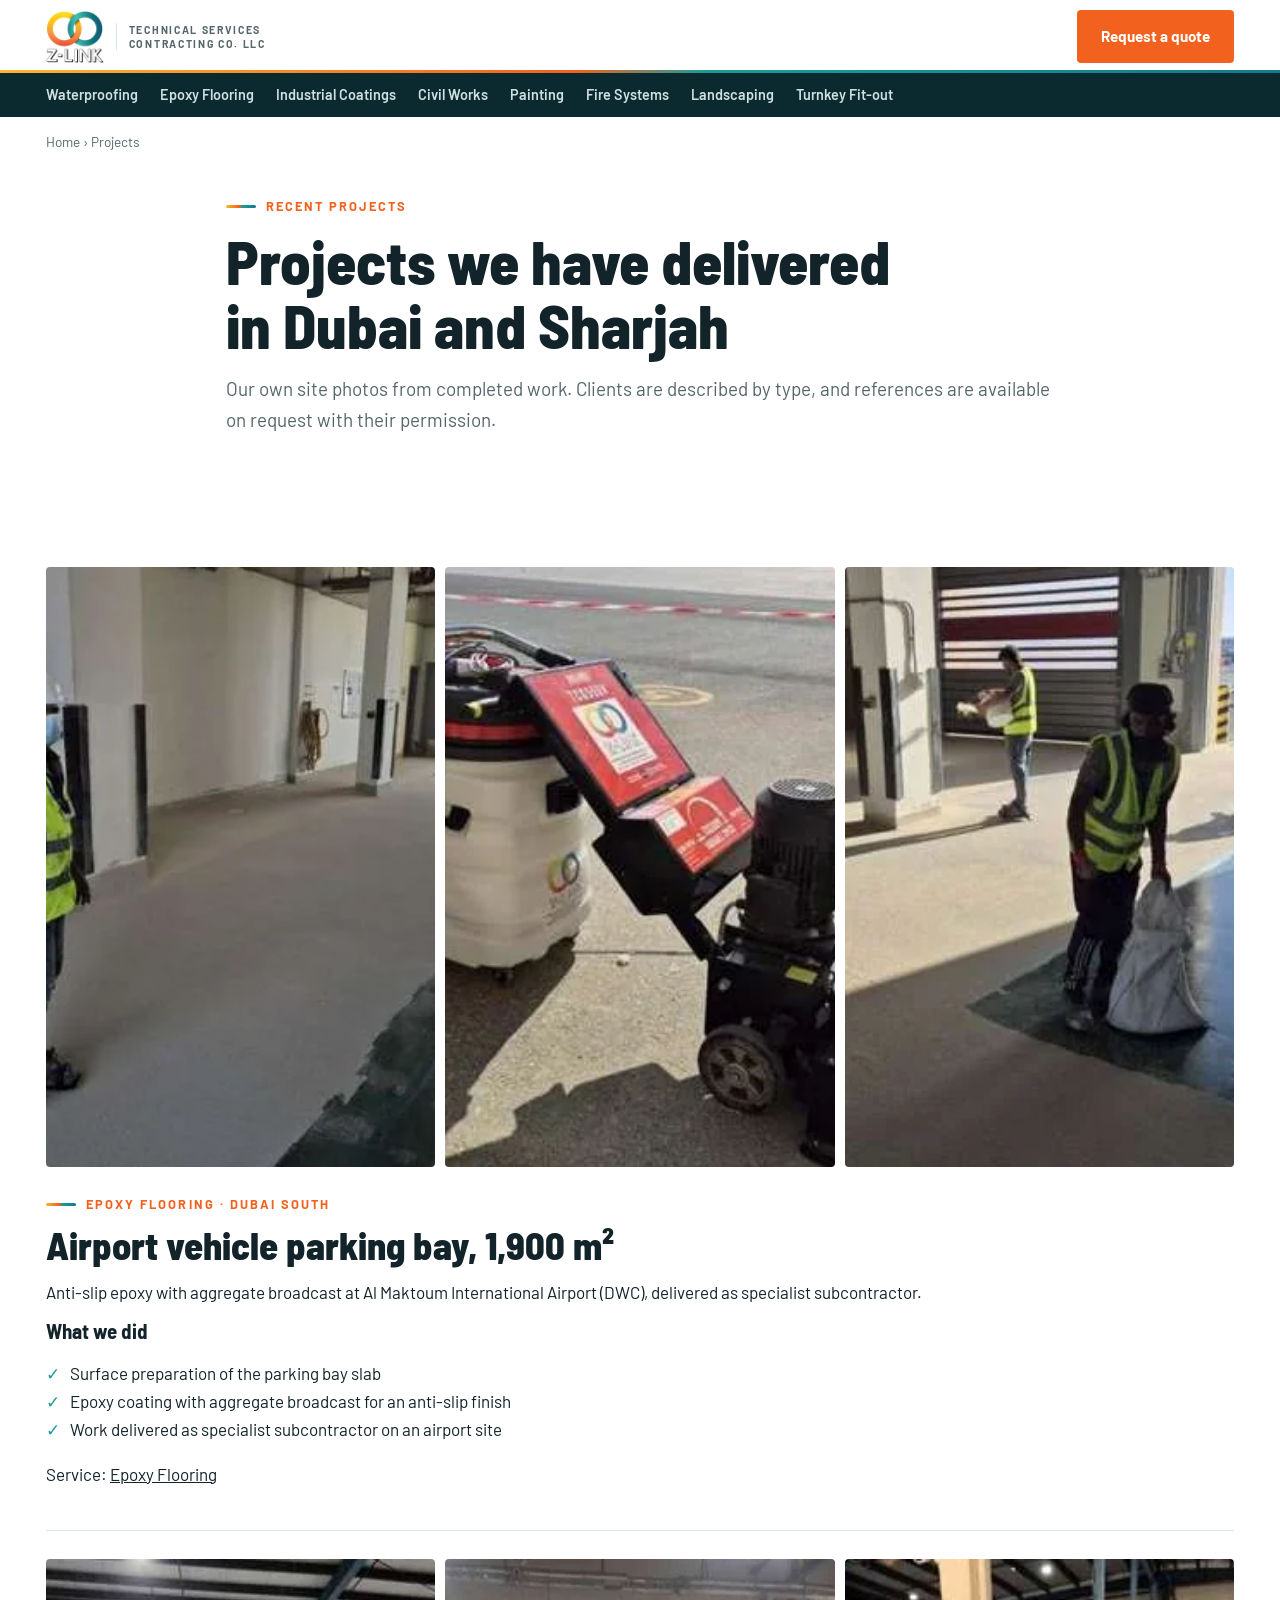
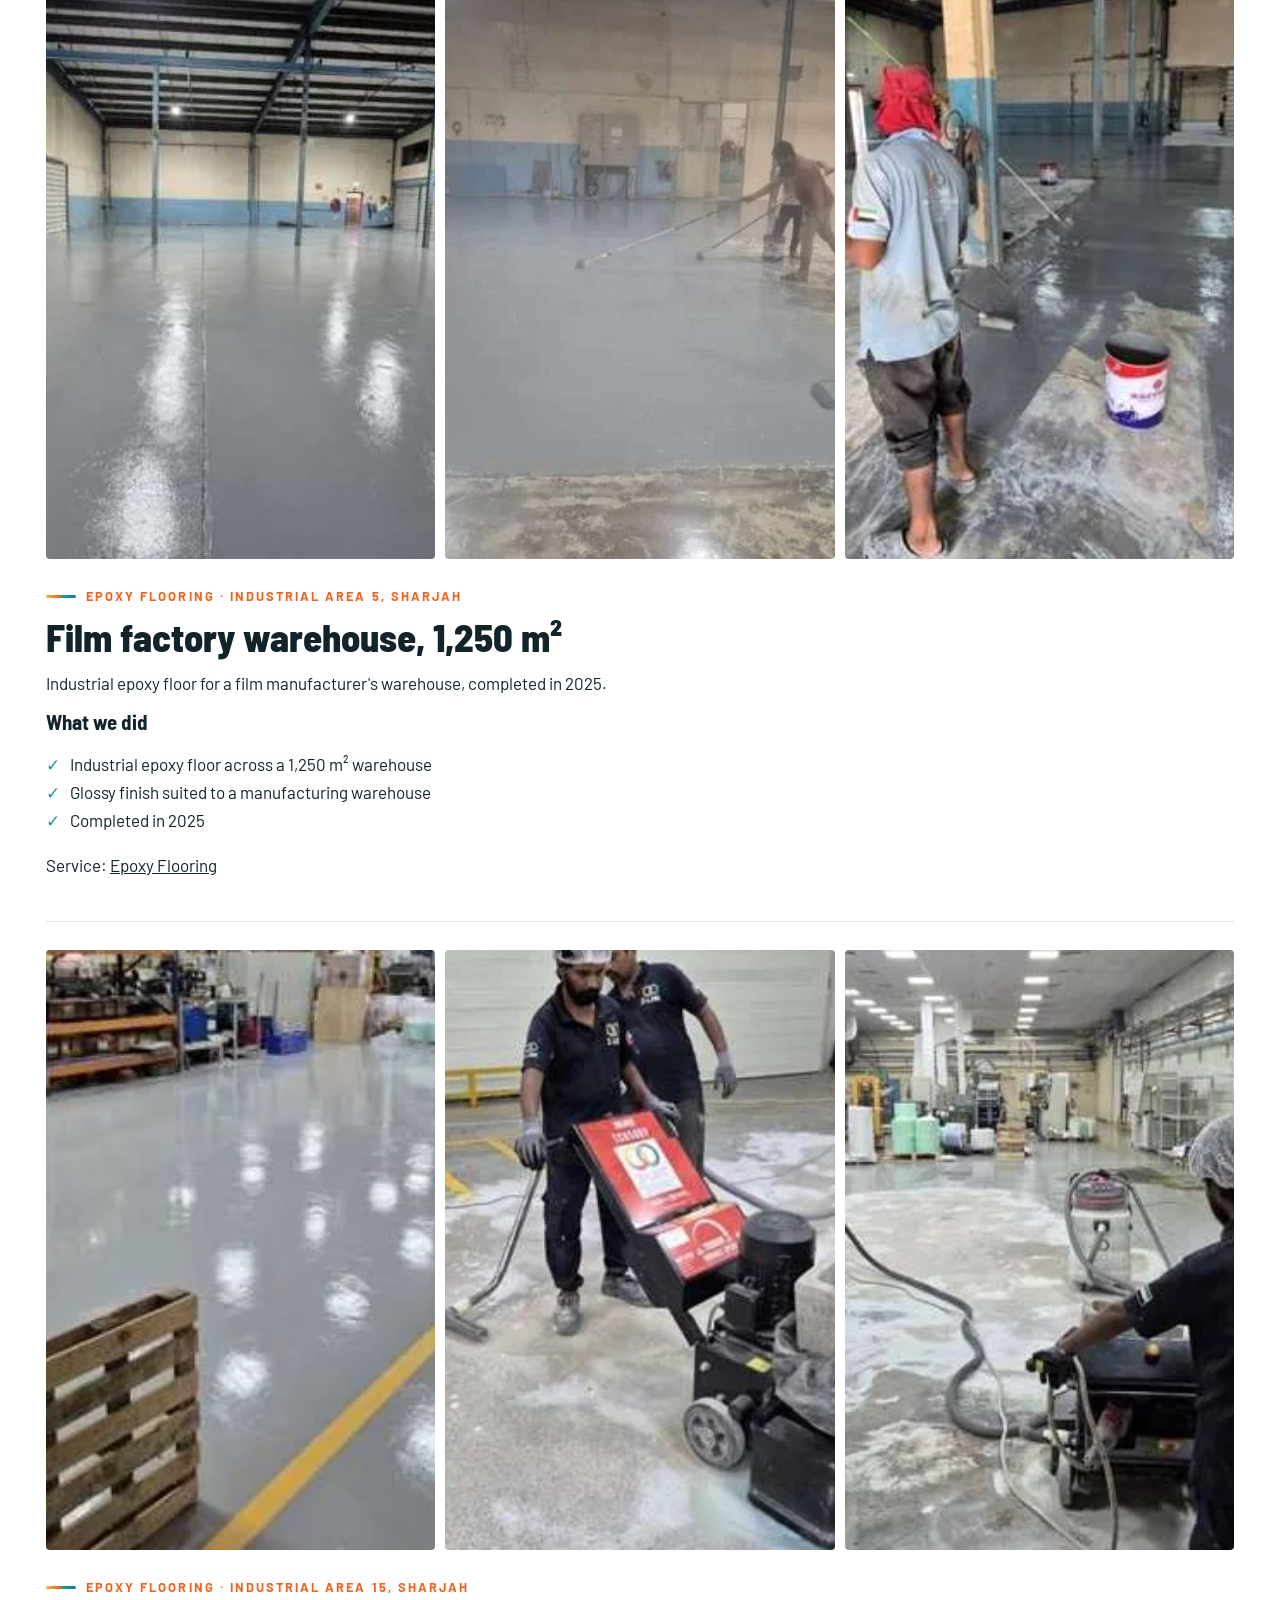
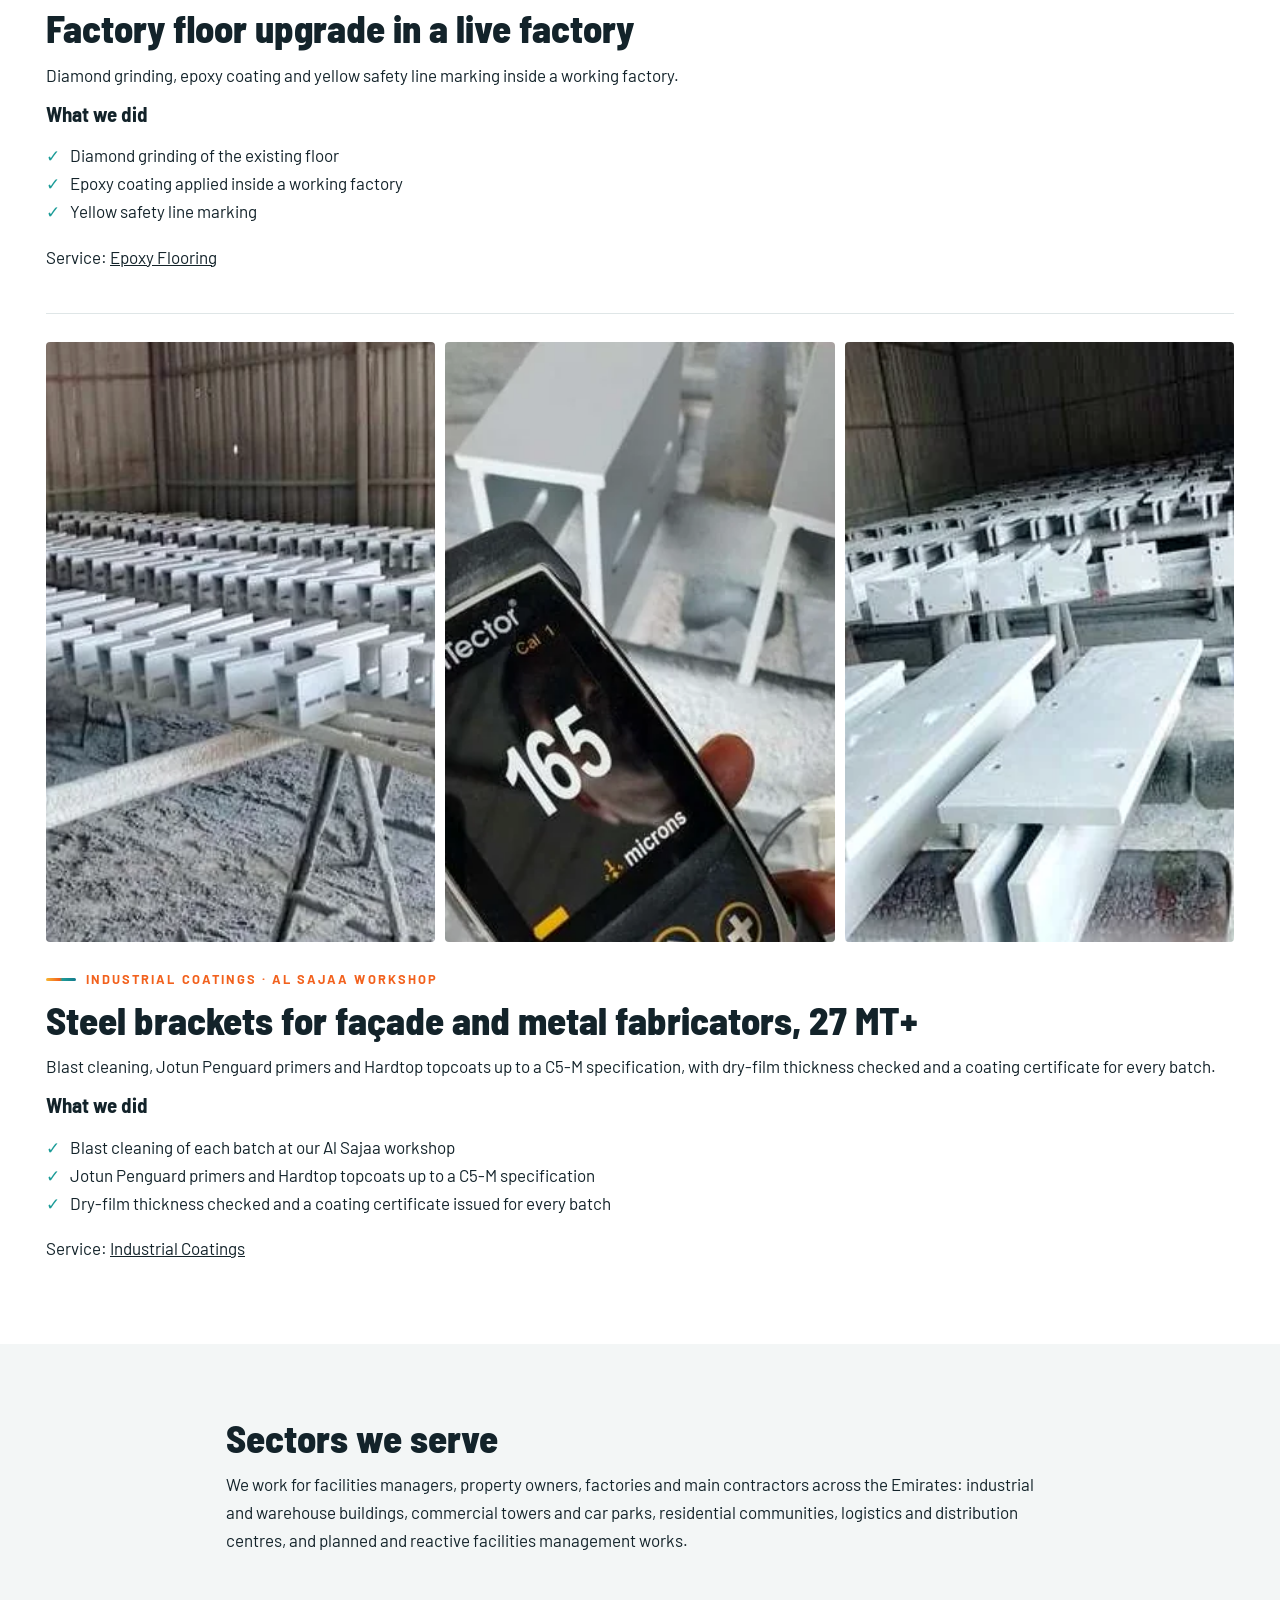
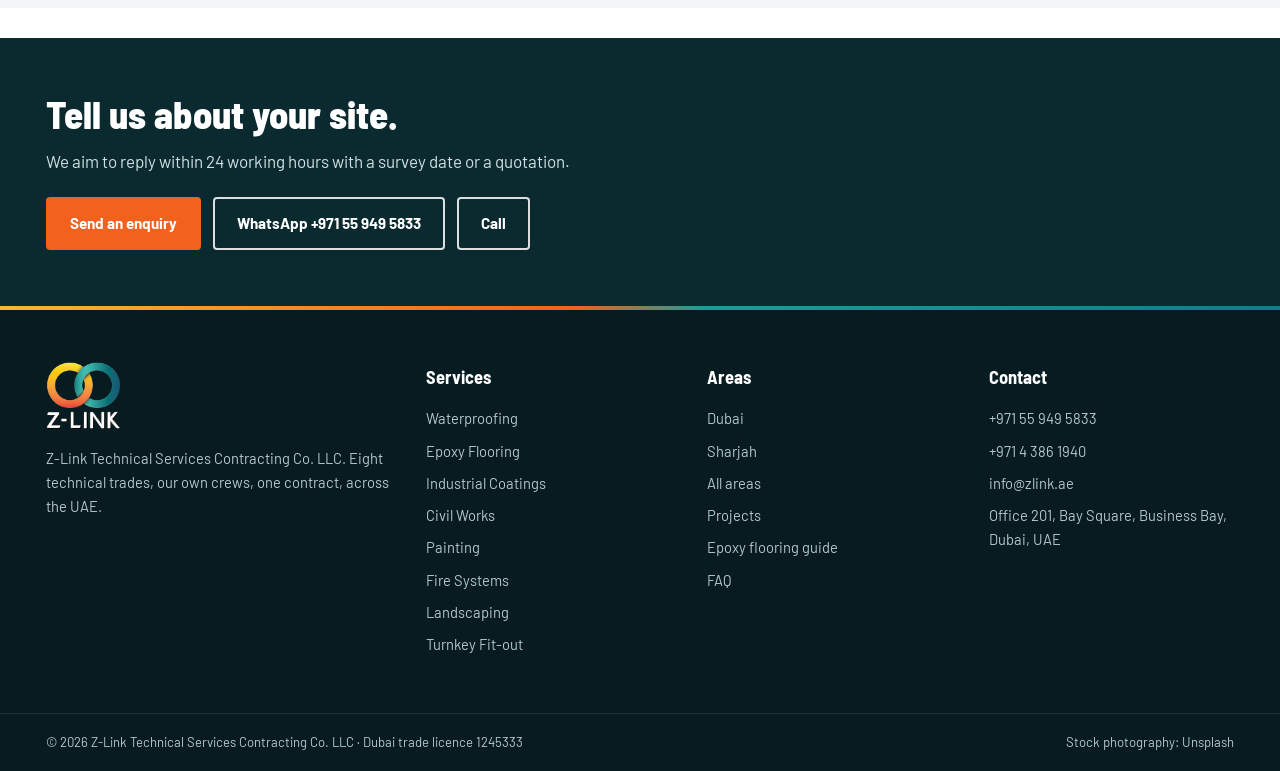
==== projects/index.html @ d8982bf5 "SEO: projects page, warehouse epoxy guide, expanded services hub, footer links Co-Authored-By: Claud" ====
<!doctype html>
<html lang="en">
<head>
<meta charset="utf-8">
<meta name="viewport" content="width=device-width, initial-scale=1, viewport-fit=cover">
<title>Projects: Epoxy Flooring &amp; Industrial Coatings UAE | Z-Link</title>
<meta name="description" content="Completed Z-Link projects: anti-slip epoxy at Dubai South (DWC), factory and warehouse epoxy floors in Sharjah, and C5-M steel coatings at our Al Sajaa workshop.">
<link rel="canonical" href="https://zlink.ae/projects/">
<meta name="theme-color" content="#0B2A30">
<meta property="og:type" content="website">
<meta property="og:url" content="https://zlink.ae/projects/">
<meta property="og:title" content="Projects: Epoxy Flooring &amp; Industrial Coatings UAE | Z-Link">
<meta property="og:description" content="Completed Z-Link projects: anti-slip epoxy at Dubai South (DWC), factory and warehouse epoxy floors in Sharjah, and C5-M steel coatings at our Al Sajaa workshop.">
<meta property="og:image" content="https://zlink.ae/assets/images/logo.png">
<link rel="icon" type="image/png" href="/assets/images/logo.png">
<link rel="apple-touch-icon" href="/assets/images/apple-touch-icon.png">
<link rel="preconnect" href="https://fonts.googleapis.com">
<link rel="preconnect" href="https://fonts.gstatic.com" crossorigin>
<link rel="stylesheet" href="https://fonts.googleapis.com/css2?family=Barlow+Semi+Condensed:wght@600;700;800&family=Barlow:wght@400;500;600;700&display=swap">
<link rel="stylesheet" href="/assets/css/pages.css">
<script type="application/ld+json">
{"@context": "https://schema.org", "@graph": [{"@type": "BreadcrumbList", "itemListElement": [{"@type": "ListItem", "position": 1, "name": "Home", "item": "https://zlink.ae/"}, {"@type": "ListItem", "position": 2, "name": "Projects"}]}]}
</script>
</head>
<body>
<a class="skip" href="#main">Skip to content</a>
<header class="site"><div class="wrap hd">
  <a class="logo" href="/" aria-label="Z-Link home"><img src="/assets/images/logo.png" alt="Z-Link logo" width="63" height="58"><span>TECHNICAL SERVICES<br>CONTRACTING CO. LLC</span></a>
  <a class="btn" href="/#contact">Request a quote</a>
</div></header>
<nav class="svcnav" aria-label="Services"><div class="wrap"><a href="/services/waterproofing/">Waterproofing</a><a href="/services/epoxy-flooring/">Epoxy Flooring</a><a href="/services/industrial-coatings/">Industrial Coatings</a><a href="/services/civil-works/">Civil Works</a><a href="/services/painting/">Painting</a><a href="/services/fire-systems/">Fire Systems</a><a href="/services/landscaping/">Landscaping</a><a href="/services/fit-out/">Turnkey Fit-out</a></div></nav>
<main id="main">
<div class="wrap crumbs"><a href="/">Home</a> <span aria-hidden="true">›</span> <span aria-current="page">Projects</span></div>
<section class="hero"><div class="wrap narrow"><span class="kicker">Recent projects</span>
<h1>Projects we have delivered in Dubai and Sharjah</h1>
<p class="lead">Our own site photos from completed work. Clients are described by type, and references are available on request with their permission.</p></div></section>
<section class="block"><div class="wrap"><article class="case"><div class="case-imgs"><img src="/assets/projects/dwc-1.webp" alt="Z-Link crew laying anti-slip epoxy at an airport parking bay in Dubai South" loading="lazy" width="800" height="600"><img src="/assets/projects/dwc-2.webp" alt="Z-Link crew laying anti-slip epoxy at an airport parking bay in Dubai South, work in progress" loading="lazy" width="800" height="600"><img src="/assets/projects/dwc-3.webp" alt="Z-Link crew laying anti-slip epoxy at an airport parking bay in Dubai South, detail" loading="lazy" width="800" height="600"></div>
<span class="kicker">Epoxy flooring · Dubai South</span><h2>Airport vehicle parking bay, 1,900 m²</h2><p>Anti-slip epoxy with aggregate broadcast at Al Maktoum International Airport (DWC), delivered as specialist subcontractor.</p>
<h3>What we did</h3><ul class="ticks"><li>Surface preparation of the parking bay slab</li><li>Epoxy coating with aggregate broadcast for an anti-slip finish</li><li>Work delivered as specialist subcontractor on an airport site</li></ul>
<p>Service: <a href="/services/epoxy-flooring/">Epoxy Flooring</a></p></article><article class="case"><div class="case-imgs"><img src="/assets/projects/enpi-1.webp" alt="Finished glossy epoxy floor in a Sharjah factory warehouse" loading="lazy" width="800" height="600"><img src="/assets/projects/enpi-2.webp" alt="Finished glossy epoxy floor in a Sharjah factory warehouse, work in progress" loading="lazy" width="800" height="600"><img src="/assets/projects/enpi-3.webp" alt="Finished glossy epoxy floor in a Sharjah factory warehouse, detail" loading="lazy" width="800" height="600"></div>
<span class="kicker">Epoxy flooring · Industrial Area 5, Sharjah</span><h2>Film factory warehouse, 1,250 m²</h2><p>Industrial epoxy floor for a film manufacturer&#x27;s warehouse, completed in 2025.</p>
<h3>What we did</h3><ul class="ticks"><li>Industrial epoxy floor across a 1,250 m² warehouse</li><li>Glossy finish suited to a manufacturing warehouse</li><li>Completed in 2025</li></ul>
<p>Service: <a href="/services/epoxy-flooring/">Epoxy Flooring</a></p></article><article class="case"><div class="case-imgs"><img src="/assets/projects/cupco-1.webp" alt="Factory floor with new epoxy and yellow line marking in Sharjah" loading="lazy" width="800" height="600"><img src="/assets/projects/cupco-2.webp" alt="Factory floor with new epoxy and yellow line marking in Sharjah, work in progress" loading="lazy" width="800" height="600"><img src="/assets/projects/cupco-3.webp" alt="Factory floor with new epoxy and yellow line marking in Sharjah, detail" loading="lazy" width="800" height="600"></div>
<span class="kicker">Epoxy flooring · Industrial Area 15, Sharjah</span><h2>Factory floor upgrade in a live factory</h2><p>Diamond grinding, epoxy coating and yellow safety line marking inside a working factory.</p>
<h3>What we did</h3><ul class="ticks"><li>Diamond grinding of the existing floor</li><li>Epoxy coating applied inside a working factory</li><li>Yellow safety line marking</li></ul>
<p>Service: <a href="/services/epoxy-flooring/">Epoxy Flooring</a></p></article><article class="case"><div class="case-imgs"><img src="/assets/projects/steel-1.webp" alt="Coated steel brackets on drying racks at the Z-Link workshop" loading="lazy" width="800" height="600"><img src="/assets/projects/steel-2.webp" alt="Coated steel brackets on drying racks at the Z-Link workshop, work in progress" loading="lazy" width="800" height="600"><img src="/assets/projects/steel-3.webp" alt="Coated steel brackets on drying racks at the Z-Link workshop, detail" loading="lazy" width="800" height="600"></div>
<span class="kicker">Industrial coatings · Al Sajaa workshop</span><h2>Steel brackets for façade and metal fabricators, 27 MT+</h2><p>Blast cleaning, Jotun Penguard primers and Hardtop topcoats up to a C5-M specification, with dry-film thickness checked and a coating certificate for every batch.</p>
<h3>What we did</h3><ul class="ticks"><li>Blast cleaning of each batch at our Al Sajaa workshop</li><li>Jotun Penguard primers and Hardtop topcoats up to a C5-M specification</li><li>Dry-film thickness checked and a coating certificate issued for every batch</li></ul>
<p>Service: <a href="/services/industrial-coatings/">Industrial Coatings</a></p></article></div></section>
<section class="block alt"><div class="wrap narrow"><h2>Sectors we serve</h2><p>We work for facilities managers, property owners, factories and main contractors across the Emirates: industrial and warehouse buildings, commercial towers and car parks, residential communities, logistics and distribution centres, and planned and reactive facilities management works.</p></div></section>
<section class="cta"><div class="wrap">
  <h2>Tell us about your site.</h2>
  <p>We aim to reply within 24 working hours with a survey date or a quotation.</p>
  <div class="cta-row"><a class="btn" href="/#contact">Send an enquiry</a><a class="btn line" href="https://wa.me/971559495833">WhatsApp +971 55 949 5833</a><a class="btn line" href="tel:+971559495833">Call</a></div>
</div></section>
</main>
<footer>
  <div class="wrap top">
    <div><img class="fl" src="/assets/images/logo.png" alt="Z-Link" loading="lazy"><p>Z-Link Technical Services Contracting Co. LLC. Eight technical trades, our own crews, one contract, across the UAE.</p></div>
    <div><h4>Services</h4><ul><li><a href="/services/waterproofing/">Waterproofing</a></li><li><a href="/services/epoxy-flooring/">Epoxy Flooring</a></li><li><a href="/services/industrial-coatings/">Industrial Coatings</a></li><li><a href="/services/civil-works/">Civil Works</a></li><li><a href="/services/painting/">Painting</a></li><li><a href="/services/fire-systems/">Fire Systems</a></li><li><a href="/services/landscaping/">Landscaping</a></li><li><a href="/services/fit-out/">Turnkey Fit-out</a></li></ul></div>
    <div><h4>Areas</h4><ul><li><a href="/areas/dubai/">Dubai</a></li><li><a href="/areas/sharjah/">Sharjah</a></li><li><a href="/#areas">All areas</a></li><li><a href="/projects/">Projects</a></li><li><a href="/guides/warehouse-epoxy-flooring/">Epoxy flooring guide</a></li><li><a href="/#faq">FAQ</a></li></ul></div>
    <div><h4>Contact</h4><ul><li><a href="tel:+971559495833">+971 55 949 5833</a></li><li><a href="tel:+97143861940">+971 4 386 1940</a></li><li><a href="mailto:info@zlink.ae">info@zlink.ae</a></li><li>Office 201, Bay Square, Business Bay, Dubai, UAE</li></ul></div>
  </div>
  <div class="bar"><div class="wrap"><span>© 2026 Z-Link Technical Services Contracting Co. LLC · Dubai trade licence 1245333</span><span>Stock photography: Unsplash</span></div></div>
</footer>
</body>
</html>
---- assets/css/pages.css ----
:root{
  --navy:#0B2A30; --deep:#071C20; --amber:#F7B731; --orange:#F2611D; --orange-2:#D94F0F; --teal:#1C9C98; --teal-2:#147A8C;
  --brand:linear-gradient(90deg,var(--amber),var(--orange) 45%,var(--teal) 55%,var(--teal-2));
  --ink:#13232A; --muted:#55666B; --paper:#FFFFFF; --mist:#F3F6F6; --line:#DFE6E7;
  --f-display:"Barlow Semi Condensed","Arial Narrow",Arial,sans-serif;
  --f-body:"Barlow",system-ui,-apple-system,"Segoe UI",Arial,sans-serif;
  --radius:4px; color-scheme:light;
}
*{box-sizing:border-box}
body{margin:0;background:var(--paper);color:var(--ink);font-family:var(--f-body);font-size:17px;line-height:1.65;-webkit-font-smoothing:antialiased}
img{max-width:100%;display:block}
a{color:inherit}
:focus-visible{outline:3px solid var(--orange);outline-offset:3px}
.skip{position:absolute;left:-999px;top:8px;background:#fff;padding:8px 12px;z-index:100}
.skip:focus{left:8px}
.wrap{max-width:1220px;margin:0 auto;padding-inline:max(16px,env(safe-area-inset-left,0px))}
.narrow{max-width:860px}
h1,h2,h3{font-family:var(--f-display);font-weight:800;line-height:1.05;margin:0;text-wrap:balance}
h1{font-size:clamp(2.3rem,5vw,3.8rem);margin-top:12px}
h2{font-size:clamp(1.7rem,3.2vw,2.4rem);margin:34px 0 12px}
h3{font-size:1.3rem;font-weight:700}
p{margin:0 0 14px;text-wrap:pretty}
.kicker{display:inline-flex;align-items:center;gap:10px;font-weight:700;font-size:.8rem;letter-spacing:.16em;text-transform:uppercase;color:var(--orange)}
.kicker::before{content:"";width:30px;height:3px;background:var(--brand);border-radius:2px}
.btn{display:inline-flex;align-items:center;justify-content:center;gap:10px;background:var(--orange);color:#fff;font-weight:700;font-size:.95rem;padding:14px 24px;border-radius:var(--radius);text-decoration:none;transition:background .2s,transform .2s}
.btn:hover{background:var(--orange-2);transform:translateY(-2px)}
.btn.ghost{background:transparent;color:var(--ink);box-shadow:inset 0 0 0 2px var(--ink)}
.btn.line{background:transparent;box-shadow:inset 0 0 0 2px rgba(255,255,255,.85)}
.cta-row{display:flex;flex-wrap:wrap;gap:12px;margin-top:22px}
header.site{position:sticky;top:0;z-index:50;background:rgba(255,255,255,.95);backdrop-filter:blur(10px)}
header.site::after{content:"";position:absolute;inset:auto 0 0;height:3px;background:var(--brand)}
.hd{display:flex;align-items:center;justify-content:space-between;gap:20px;padding-block:10px}
.logo{display:flex;align-items:center;gap:12px;text-decoration:none}
.logo img{height:52px;width:auto}
.logo span{font-size:.66rem;letter-spacing:.16em;color:var(--muted);font-weight:700;line-height:1.3;border-left:1px solid var(--line);padding-left:12px}
.svcnav{background:var(--navy);overflow-x:auto}
.svcnav .wrap{display:flex;gap:22px;white-space:nowrap;padding-block:10px}
.svcnav a{color:#cfe0e2;text-decoration:none;font-weight:600;font-size:.9rem}
.svcnav a:hover{color:#fff}
.crumbs{font-size:.85rem;color:var(--muted);padding-block:14px}
.crumbs a{text-decoration:none}
.hero{padding-block:20px 50px}
.two{display:grid;grid-template-columns:1.05fr 1fr;gap:40px;align-items:center}
.two>*,.two-text>*{min-width:0}
.heroimg{width:100%;aspect-ratio:3/2;object-fit:cover;border-radius:var(--radius)}
.lead{font-size:1.18rem;color:var(--muted);margin-top:16px}
.places{font-weight:600;color:var(--teal-2)}
.block{padding-block:40px}
.block.alt{background:var(--mist)}
.two-text{display:grid;grid-template-columns:1.6fr 1fr;gap:48px;align-items:start}
.prose h2:first-child{margin-top:0}
.box{background:var(--mist);border-top:4px solid var(--orange);padding:24px;border-radius:var(--radius)}
.box h3{margin:16px 0 8px}.box h3:first-child{margin-top:0}
.box ul{margin:0;padding-left:20px}
.ticks{list-style:none;padding:0!important}
.ticks li{padding-left:24px;position:relative}
.ticks li::before{content:"✓";position:absolute;left:0;color:var(--teal);font-weight:700}
.projs{display:grid;grid-template-columns:repeat(auto-fill,minmax(300px,1fr));gap:24px;margin-top:20px}
.proj{background:#fff;border-radius:var(--radius);overflow:hidden;box-shadow:0 10px 26px rgba(7,28,32,.08)}
.proj img{width:100%;aspect-ratio:4/3;object-fit:cover}
.proj>div{padding:18px}.proj h3{margin:8px 0}
.note{font-size:.88rem;color:var(--muted);margin-top:16px}
details{border-bottom:1px solid var(--line);padding:14px 0}
summary{cursor:pointer;font-weight:700;font-size:1.05rem}
details p{margin:10px 0 0;color:var(--muted)}
.svc-grid{display:grid;grid-template-columns:repeat(auto-fill,minmax(260px,1fr));gap:18px}
.svc-card{display:block;text-decoration:none;background:#fff;border:1px solid var(--line);border-top:4px solid var(--teal);padding:20px;border-radius:var(--radius);transition:transform .2s,box-shadow .2s}
.svc-card:hover{transform:translateY(-3px);box-shadow:0 12px 26px rgba(7,28,32,.12)}
.svc-card h3{margin-bottom:8px}.svc-card p{font-size:.95rem;color:var(--muted);margin:0}
.cta{background:var(--navy);color:#fff;padding-block:56px;margin-top:30px}
.cta h2{margin-top:0}.cta p{color:#cfe0e2}
footer{background:var(--deep);color:#b4c8cb;font-size:.92rem;position:relative}
footer::before{content:"";position:absolute;inset:0 0 auto;height:4px;background:var(--brand)}
footer .wrap.top{display:grid;grid-template-columns:1.4fr 1fr 1fr 1fr;gap:36px;padding-block:56px}
footer .wrap>*{min-width:0}
footer img.fl{height:68px;width:auto;margin-bottom:16px}
footer h4{font-family:var(--f-display);color:#fff;font-size:1.15rem;margin:0 0 14px}
footer ul{list-style:none;padding:0;margin:0;display:grid;gap:8px}
footer a{text-decoration:none}footer a:hover{color:#fff}
footer .bar{border-top:1px solid rgba(255,255,255,.08)}
footer .bar .wrap{display:flex;justify-content:space-between;flex-wrap:wrap;gap:10px;padding-block:18px;font-size:.82rem}
@media (max-width:900px){.two,.two-text{grid-template-columns:1fr}footer .wrap.top{grid-template-columns:1fr 1fr}.logo span{display:none}}
@media (max-width:520px){footer .wrap.top{grid-template-columns:1fr}.hd .btn{padding:10px 14px;font-size:.85rem}}
.steps{padding-left:22px}.steps li{margin-bottom:10px}
.case{padding-block:28px;border-bottom:1px solid var(--line)}.case:last-child{border:0}.case h2{margin-top:10px}.case-imgs{display:grid;grid-template-columns:repeat(3,1fr);gap:10px;margin-bottom:18px}.case-imgs img{width:100%;aspect-ratio:4/3;object-fit:cover;border-radius:var(--radius)}@media(max-width:600px){.case-imgs{grid-template-columns:1fr 1fr}.case-imgs img:last-child{display:none}}
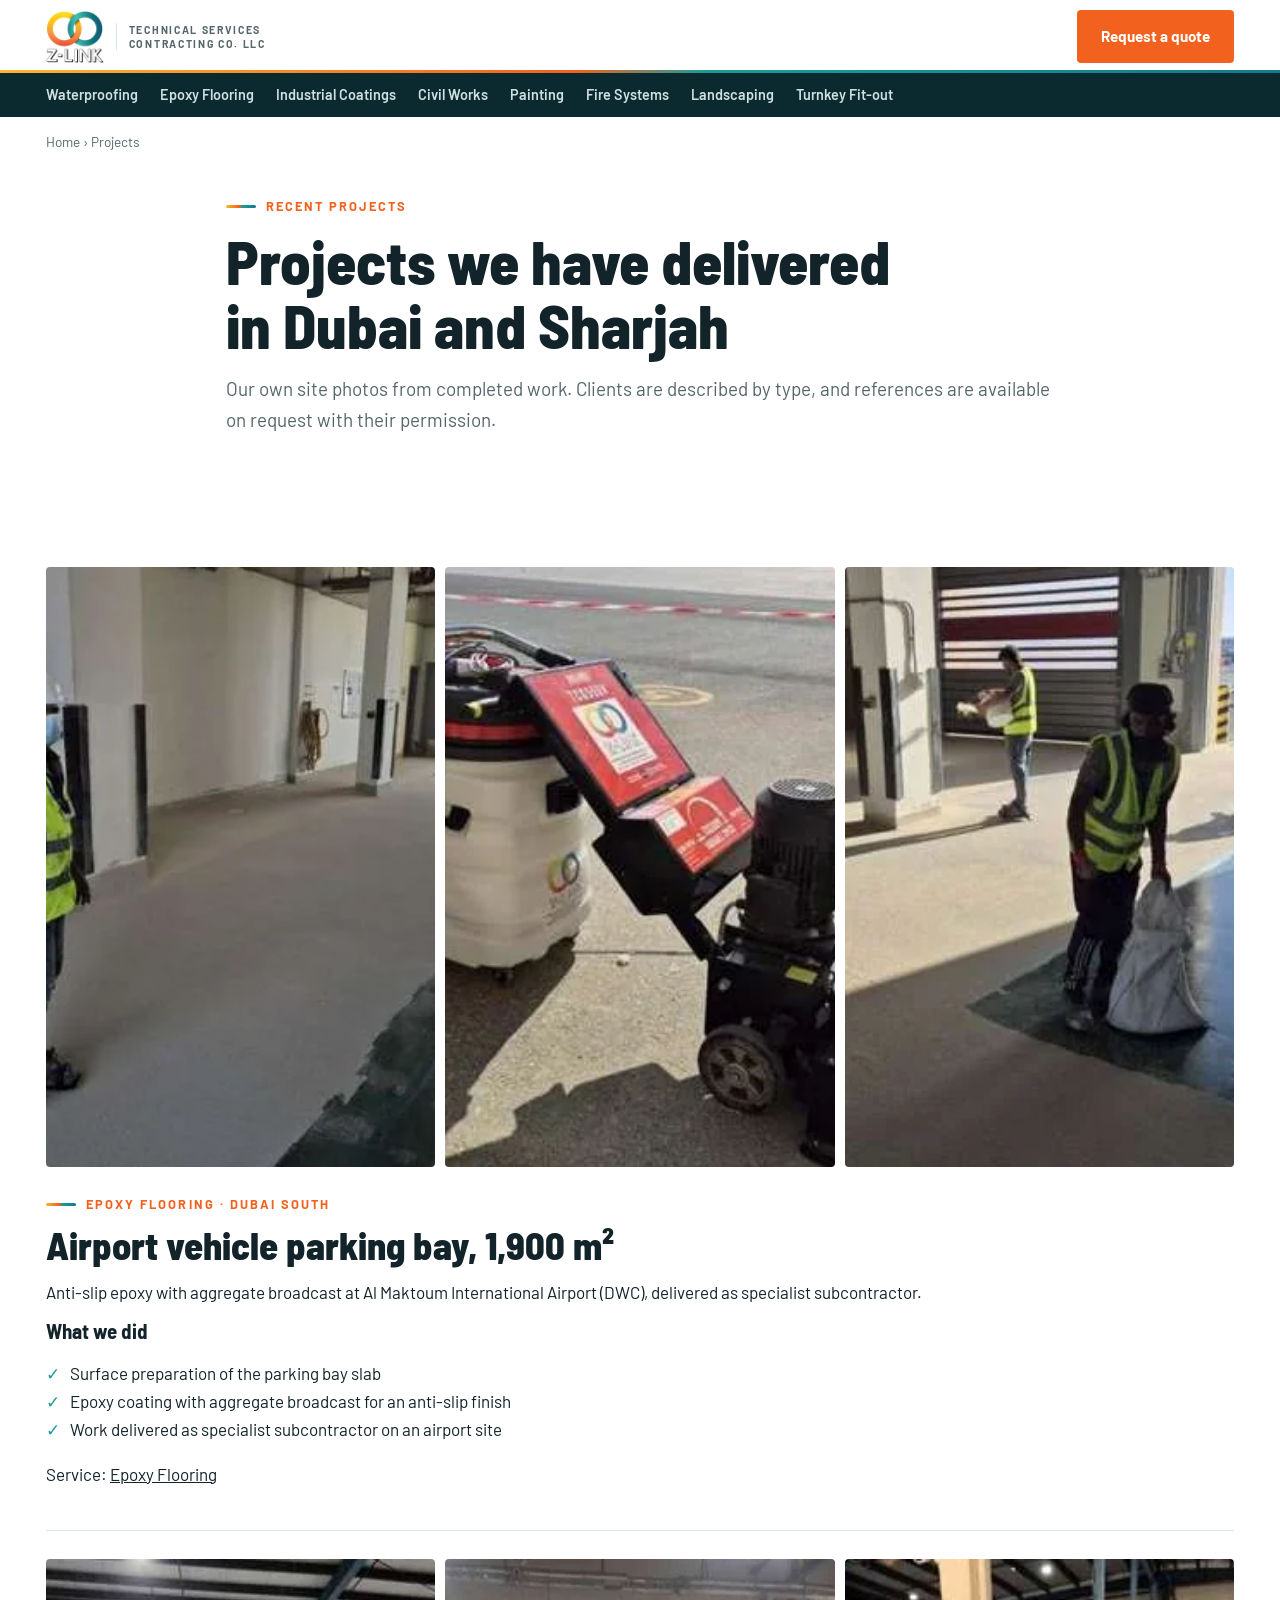
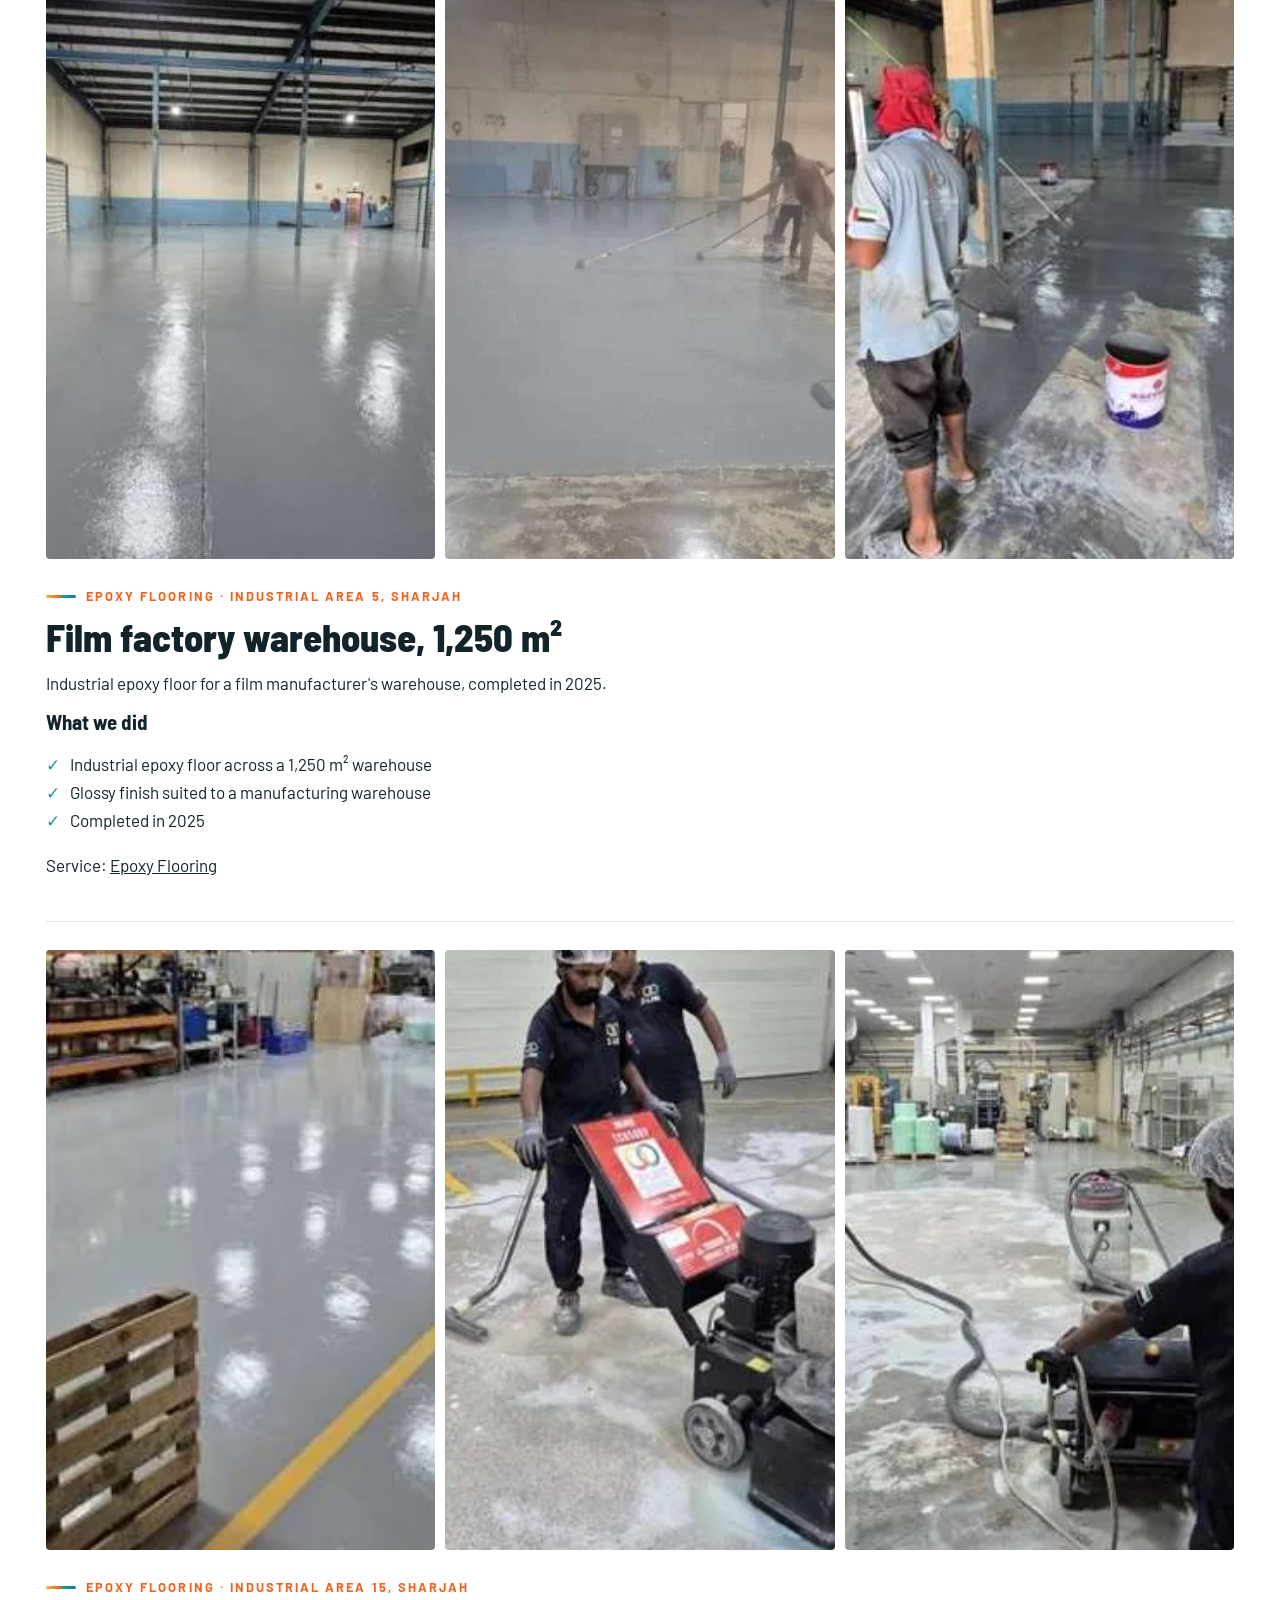
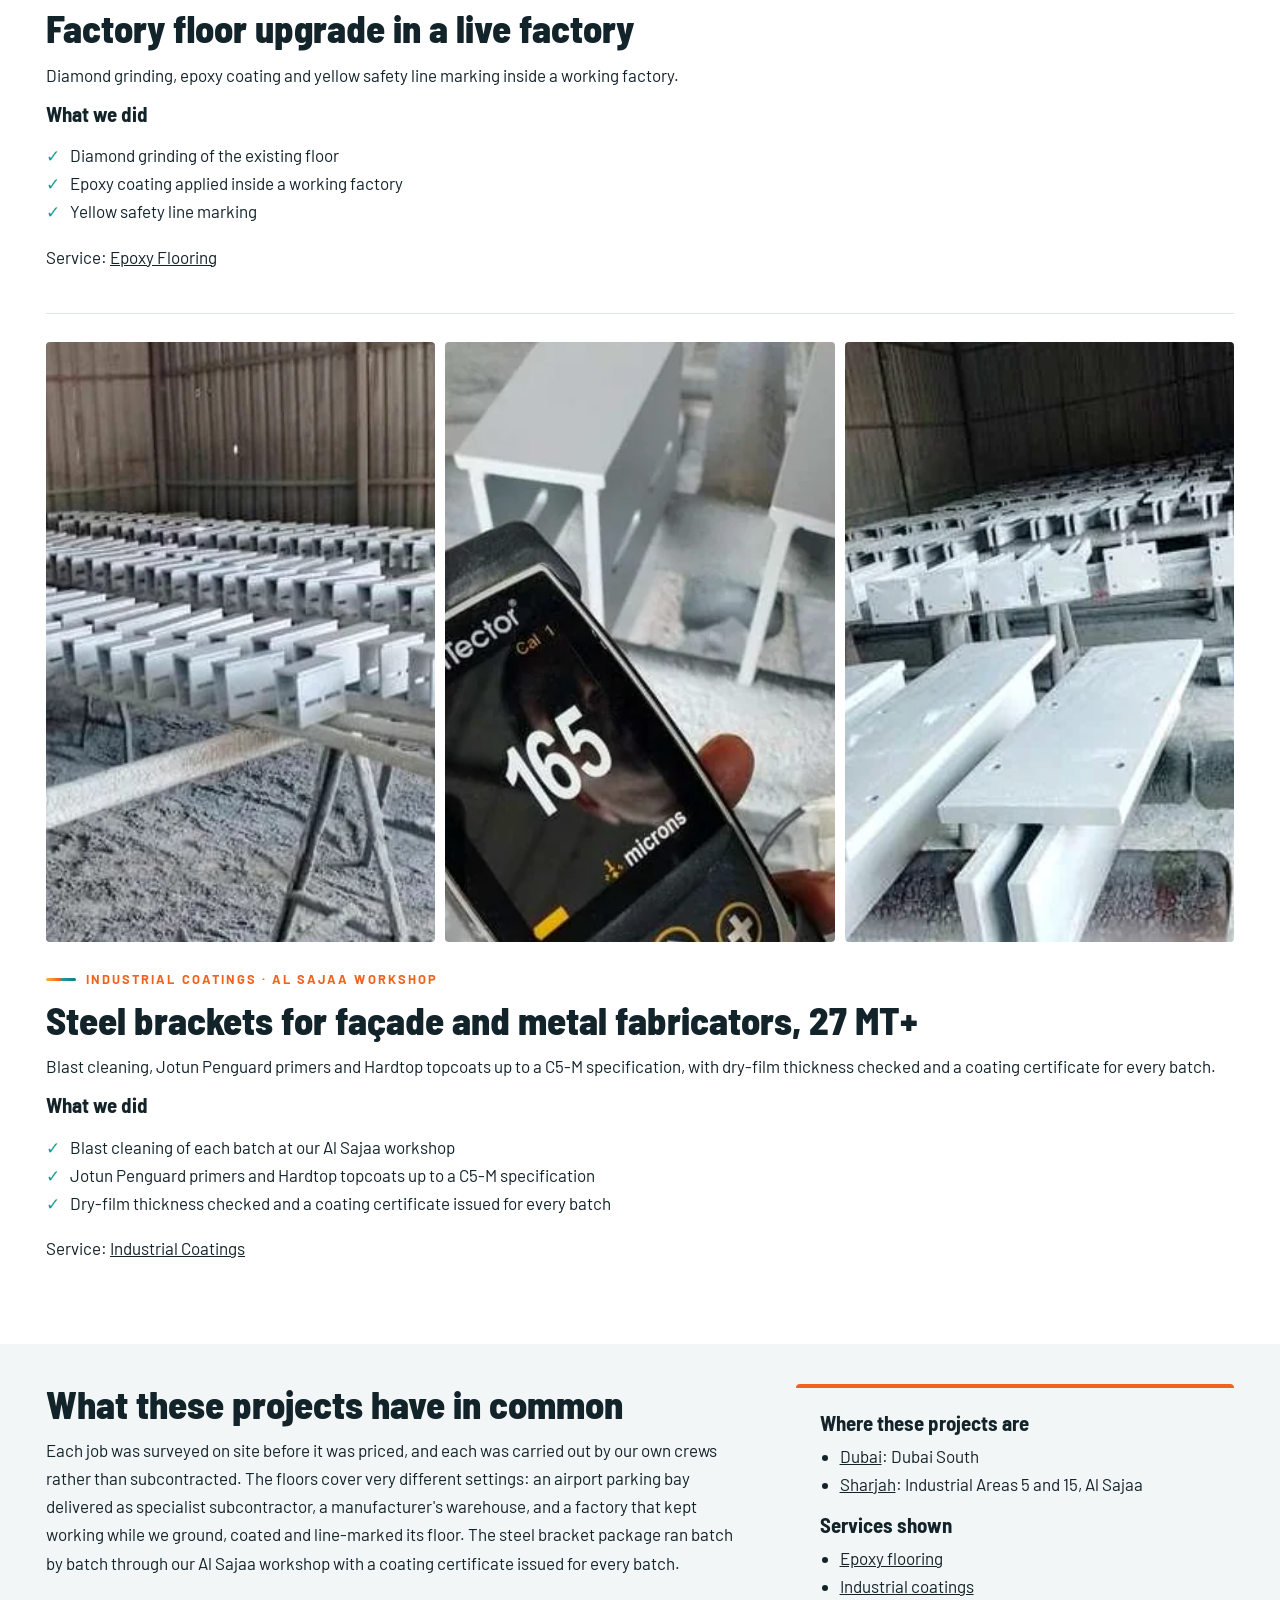
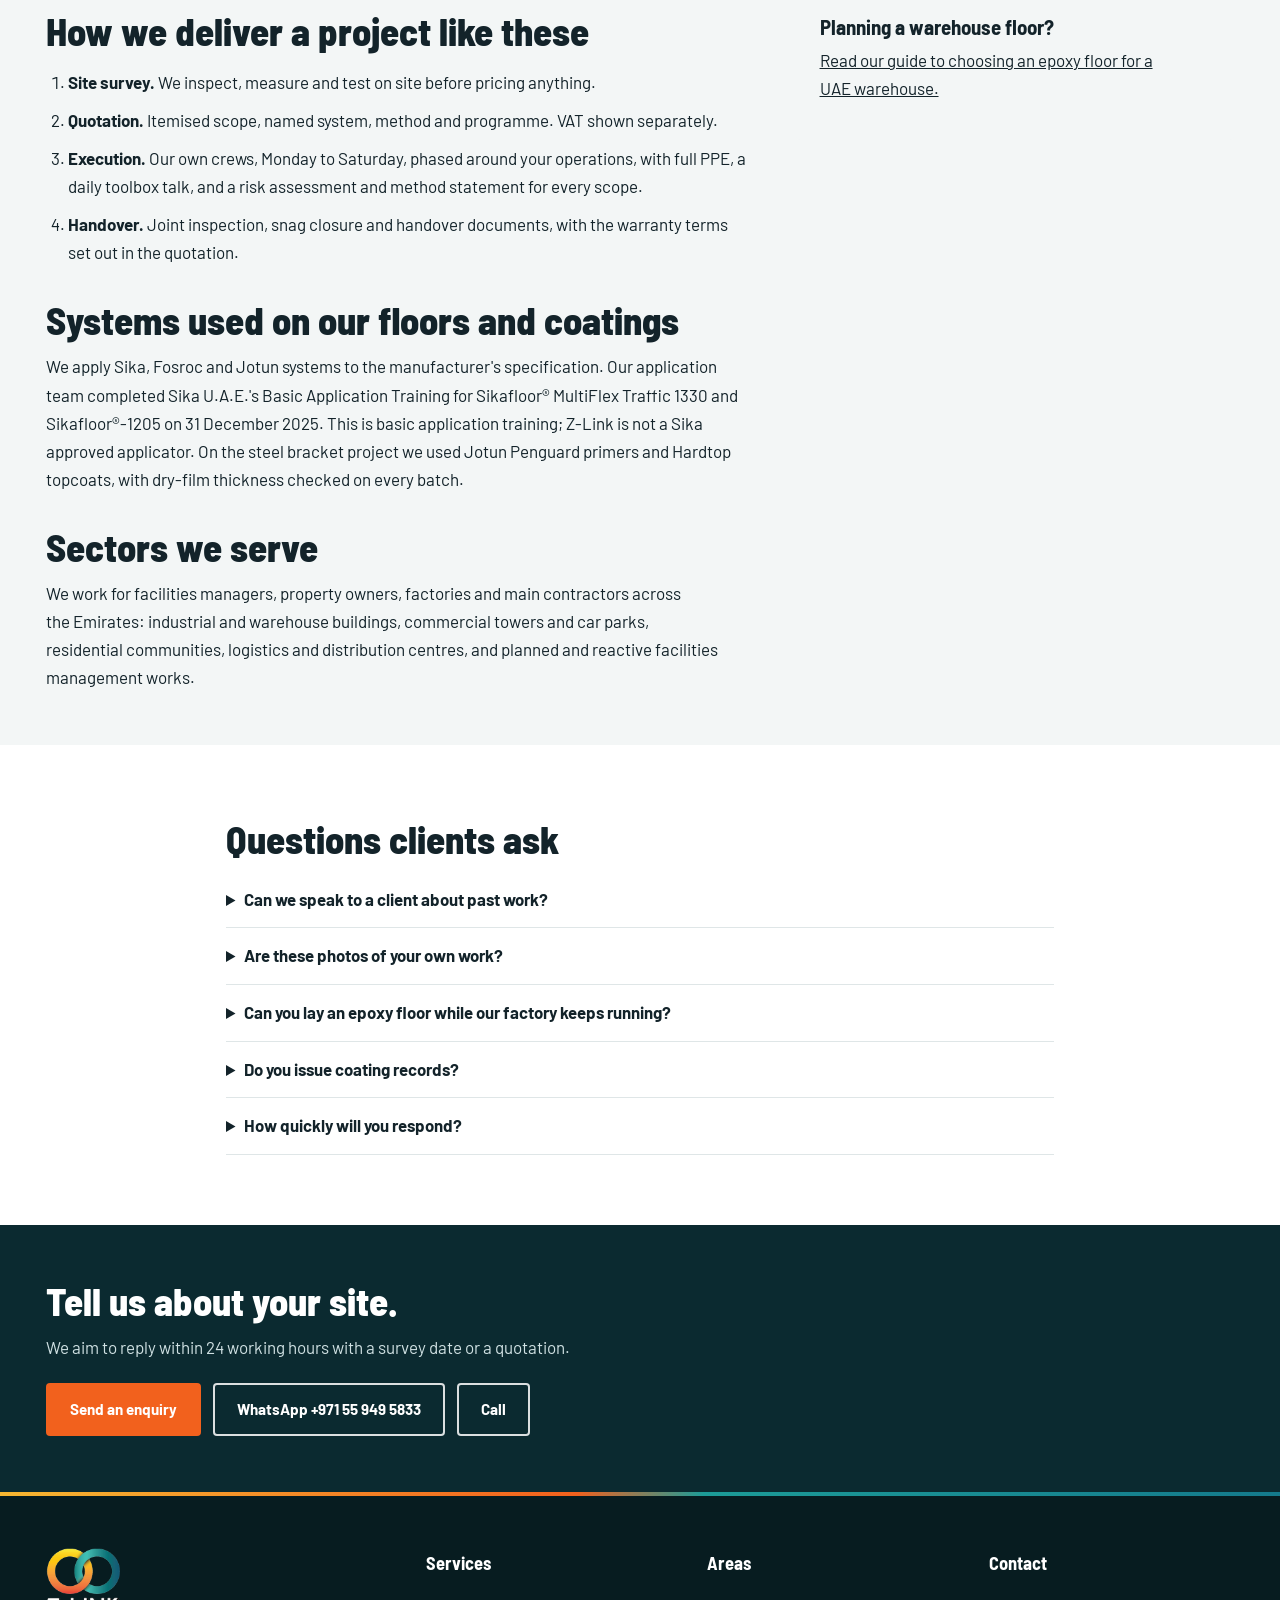
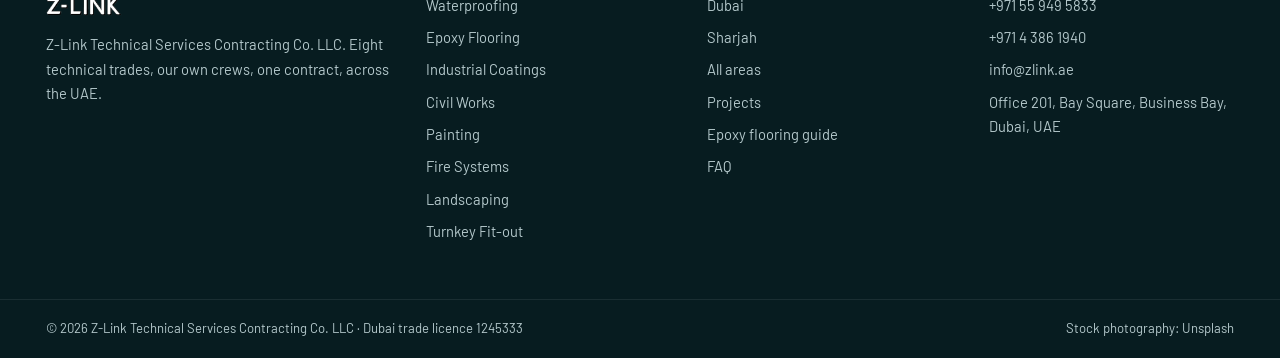
==== commit 52194d6c: "SEO: expand projects page (common delivery approach, systems and Sika training note, area/service li" ====
--- a/projects/index.html
+++ b/projects/index.html
@@ -47,7 +47,24 @@
 <span class="kicker">Industrial coatings · Al Sajaa workshop</span><h2>Steel brackets for façade and metal fabricators, 27 MT+</h2><p>Blast cleaning, Jotun Penguard primers and Hardtop topcoats up to a C5-M specification, with dry-film thickness checked and a coating certificate for every batch.</p>
 <h3>What we did</h3><ul class="ticks"><li>Blast cleaning of each batch at our Al Sajaa workshop</li><li>Jotun Penguard primers and Hardtop topcoats up to a C5-M specification</li><li>Dry-film thickness checked and a coating certificate issued for every batch</li></ul>
 <p>Service: <a href="/services/industrial-coatings/">Industrial Coatings</a></p></article></div></section>
-<section class="block alt"><div class="wrap narrow"><h2>Sectors we serve</h2><p>We work for facilities managers, property owners, factories and main contractors across the Emirates: industrial and warehouse buildings, commercial towers and car parks, residential communities, logistics and distribution centres, and planned and reactive facilities management works.</p></div></section>
+<section class="block alt"><div class="wrap two-text"><div class="prose">
+  <h2>What these projects have in common</h2>
+  <p>Each job was surveyed on site before it was priced, and each was carried out by our own crews rather than subcontracted. The floors cover very different settings: an airport parking bay delivered as specialist subcontractor, a manufacturer's warehouse, and a factory that kept working while we ground, coated and line-marked its floor. The steel bracket package ran batch by batch through our Al Sajaa workshop with a coating certificate issued for every batch.</p>
+  <h2>How we deliver a project like these</h2>
+  <ol class="steps"><li><strong>Site survey.</strong> We inspect, measure and test on site before pricing anything.</li>
+  <li><strong>Quotation.</strong> Itemised scope, named system, method and programme. VAT shown separately.</li>
+  <li><strong>Execution.</strong> Our own crews, Monday to Saturday, phased around your operations, with full PPE, a daily toolbox talk, and a risk assessment and method statement for every scope.</li>
+  <li><strong>Handover.</strong> Joint inspection, snag closure and handover documents, with the warranty terms set out in the quotation.</li></ol>
+  <h2>Systems used on our floors and coatings</h2>
+  <p>We apply Sika, Fosroc and Jotun systems to the manufacturer's specification. Our application team completed Sika U.A.E.'s Basic Application Training for Sikafloor® MultiFlex Traffic 1330 and Sikafloor®-1205 on 31 December 2025. This is basic application training; Z-Link is not a Sika approved applicator. On the steel bracket project we used Jotun Penguard primers and Hardtop topcoats, with dry-film thickness checked on every batch.</p>
+  <h2>Sectors we serve</h2>
+  <p>We work for facilities managers, property owners, factories and main contractors across the Emirates: industrial and warehouse buildings, commercial towers and car parks, residential communities, logistics and distribution centres, and planned and reactive facilities management works.</p>
+  </div>
+  <aside class="box"><h3>Where these projects are</h3><ul><li><a href="/areas/dubai/">Dubai</a>: Dubai South</li><li><a href="/areas/sharjah/">Sharjah</a>: Industrial Areas 5 and 15, Al Sajaa</li></ul>
+  <h3>Services shown</h3><ul><li><a href="/services/epoxy-flooring/">Epoxy flooring</a></li><li><a href="/services/industrial-coatings/">Industrial coatings</a></li></ul>
+  <h3>Planning a warehouse floor?</h3><p><a href="/guides/warehouse-epoxy-flooring/">Read our guide to choosing an epoxy floor for a UAE warehouse.</a></p></aside>
+</div></section>
+<section class="block"><div class="wrap narrow"><h2>Questions clients ask</h2><details><summary>Can we speak to a client about past work?</summary><p>References are available on request, with the client&#x27;s permission.</p></details><details><summary>Are these photos of your own work?</summary><p>Yes. The project photos on this page are our own site photos from completed jobs. Stock images elsewhere on the site are credited to Unsplash.</p></details><details><summary>Can you lay an epoxy floor while our factory keeps running?</summary><p>Yes. Our Industrial Area 15 job was done inside a working factory. We phase areas so operations continue, with barricades and signage, and can plan night or weekend shifts.</p></details><details><summary>Do you issue coating records?</summary><p>Yes. On our steel bracket work, dry-film thickness was checked and a coating certificate was issued for every batch.</p></details><details><summary>How quickly will you respond?</summary><p>We aim to reply within 24 working hours with a survey date or a quotation.</p></details></div></section>
 <section class="cta"><div class="wrap">
   <h2>Tell us about your site.</h2>
   <p>We aim to reply within 24 working hours with a survey date or a quotation.</p>
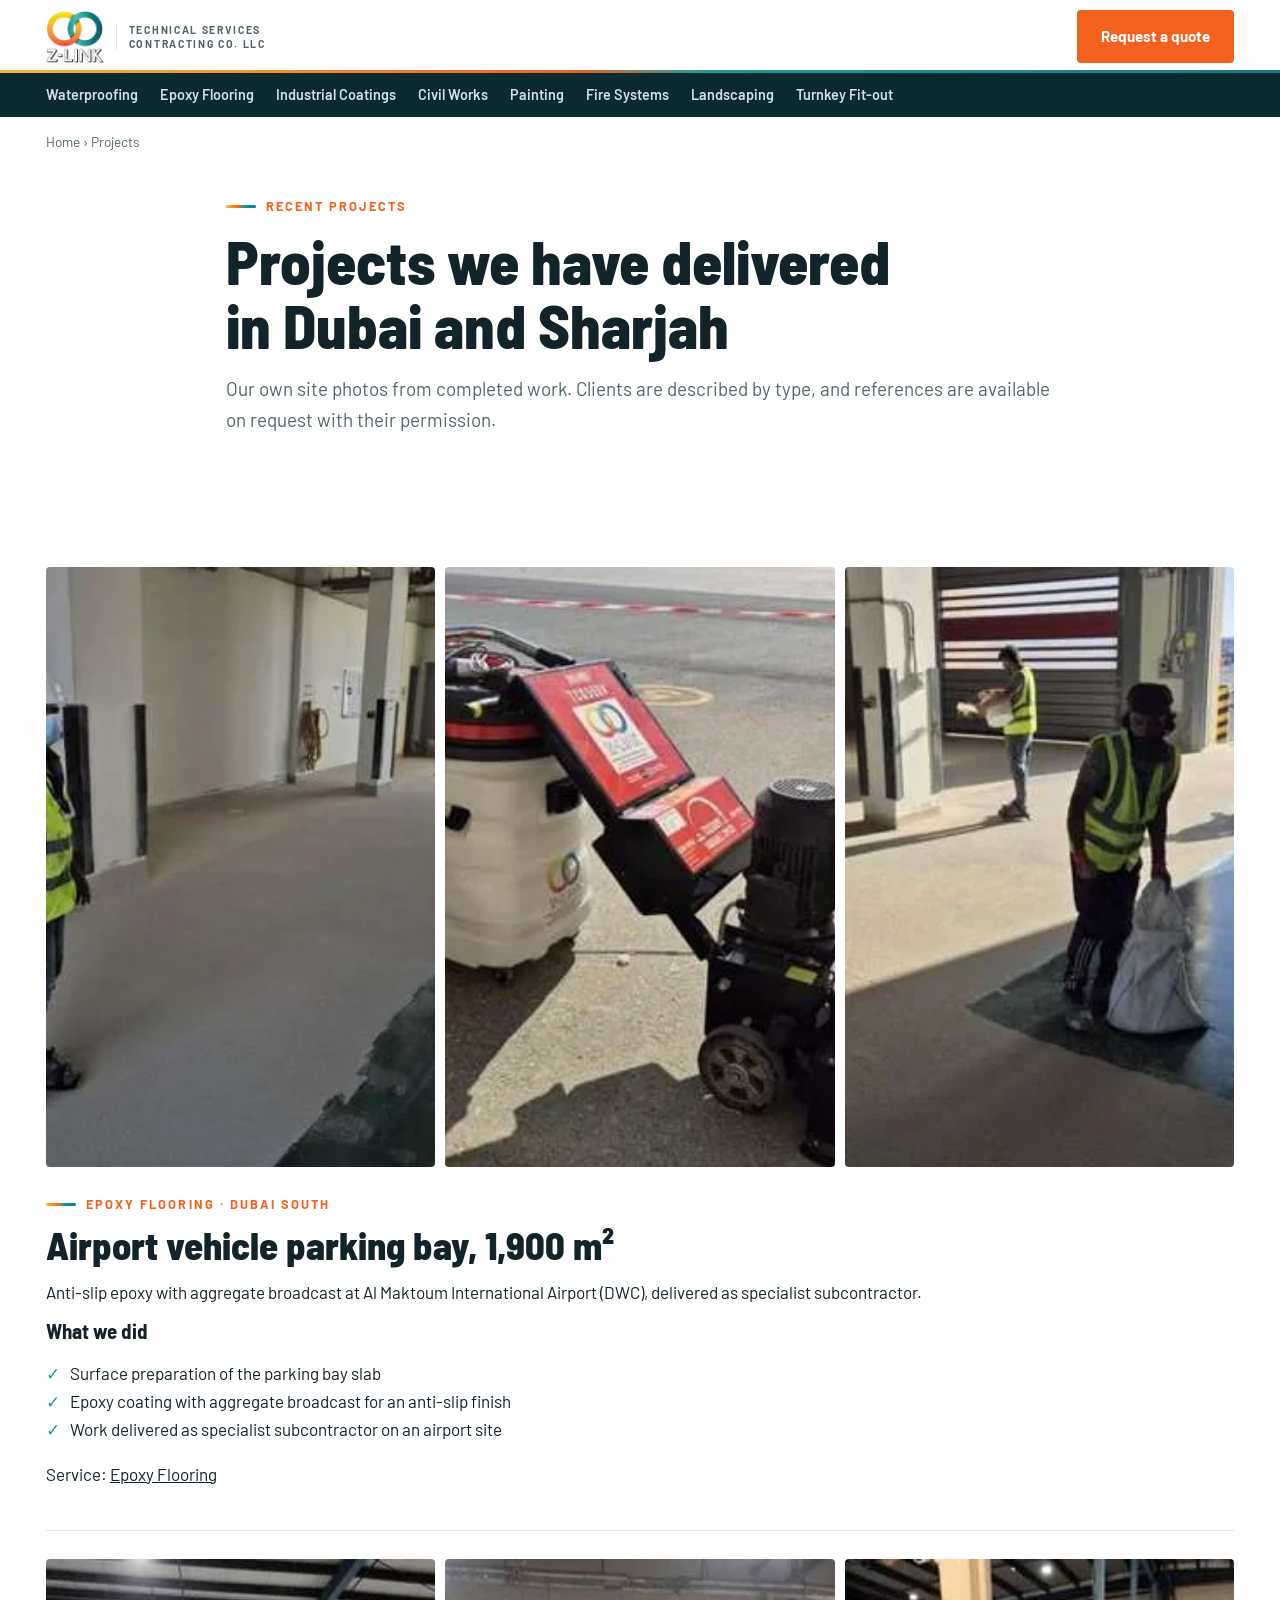
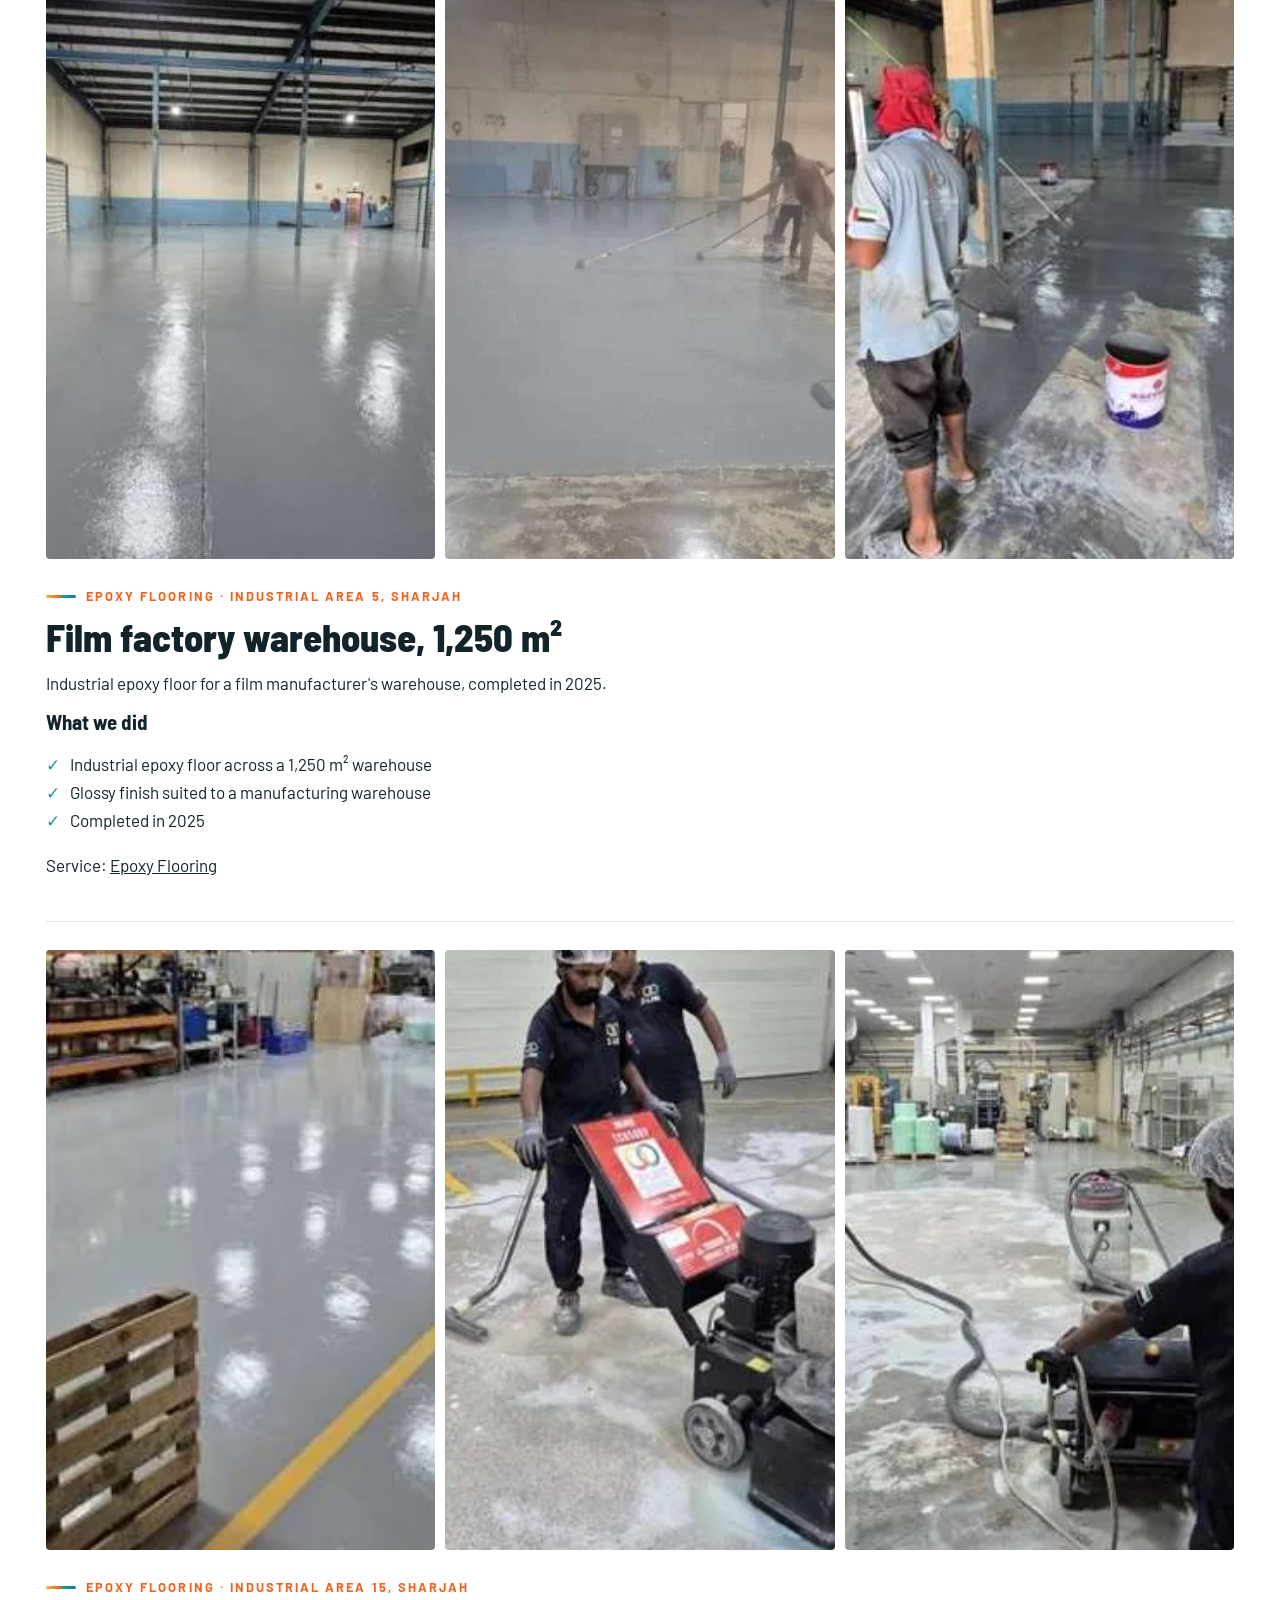
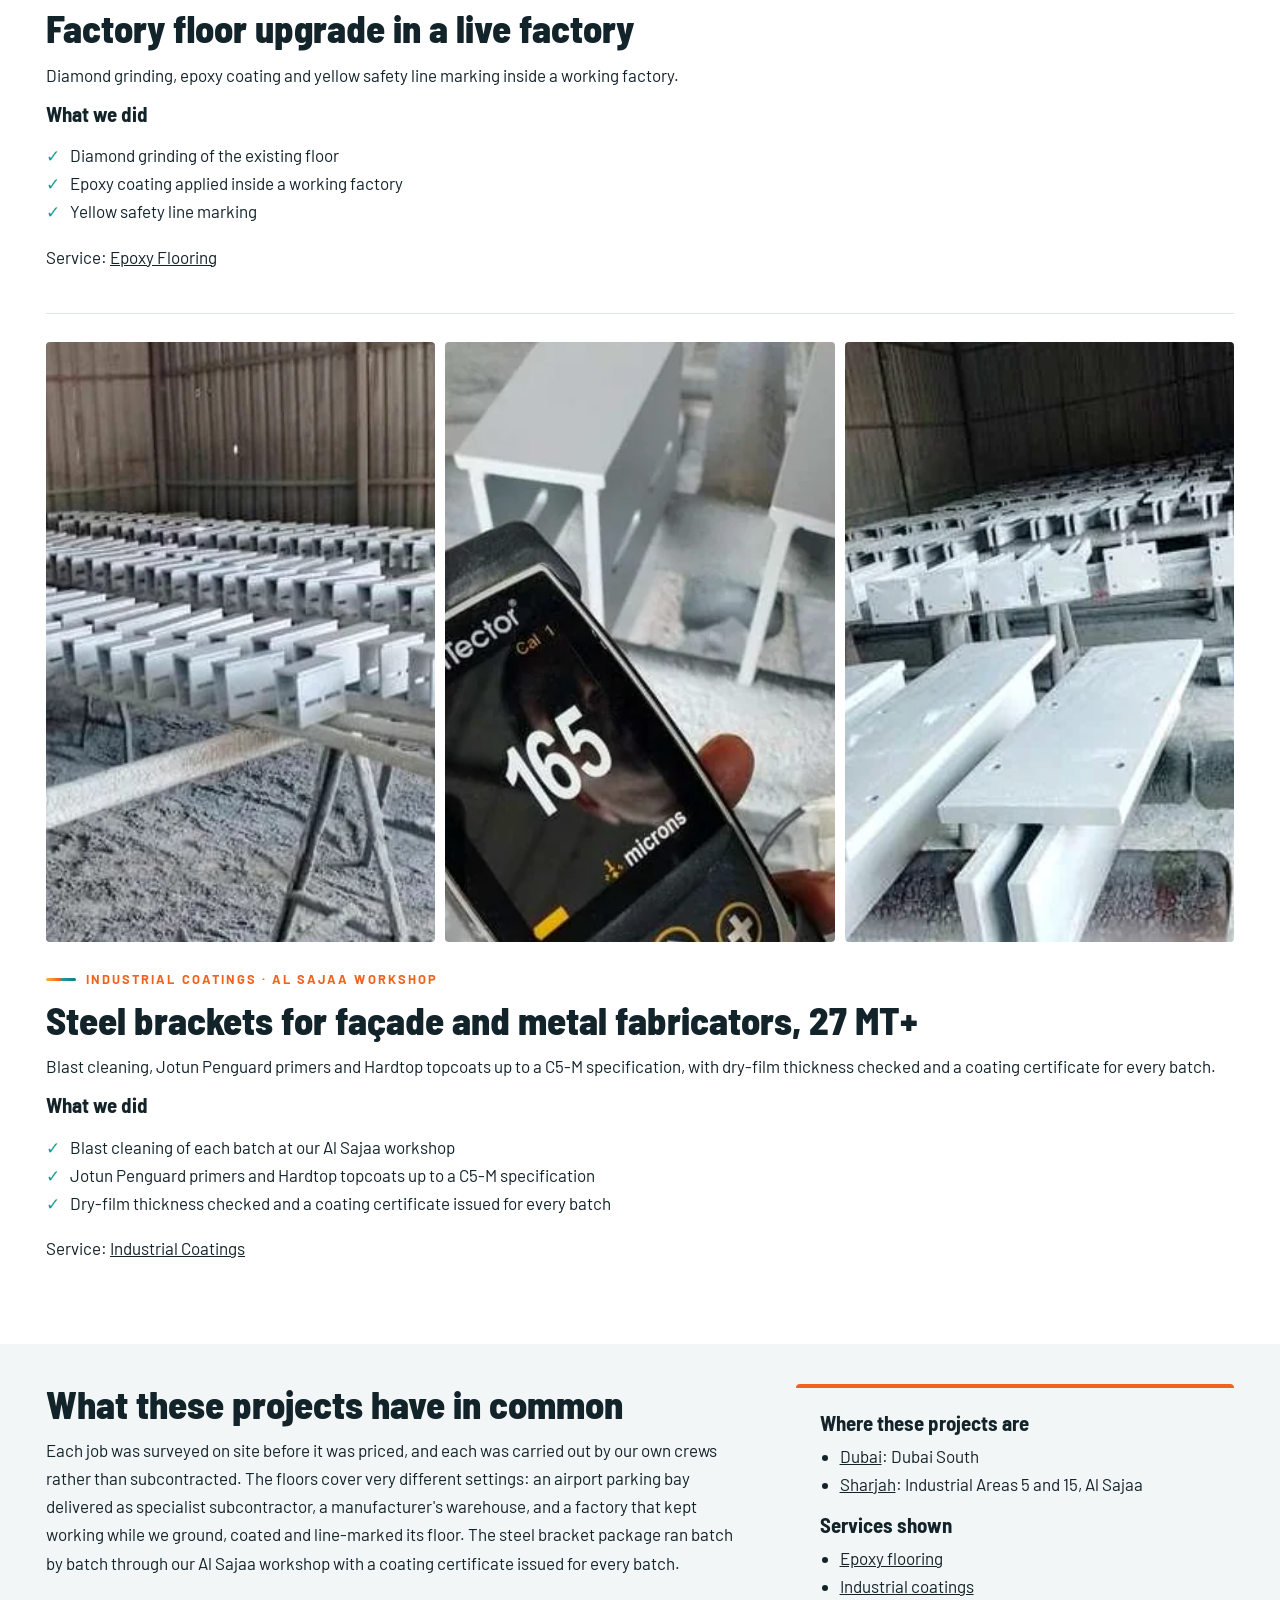
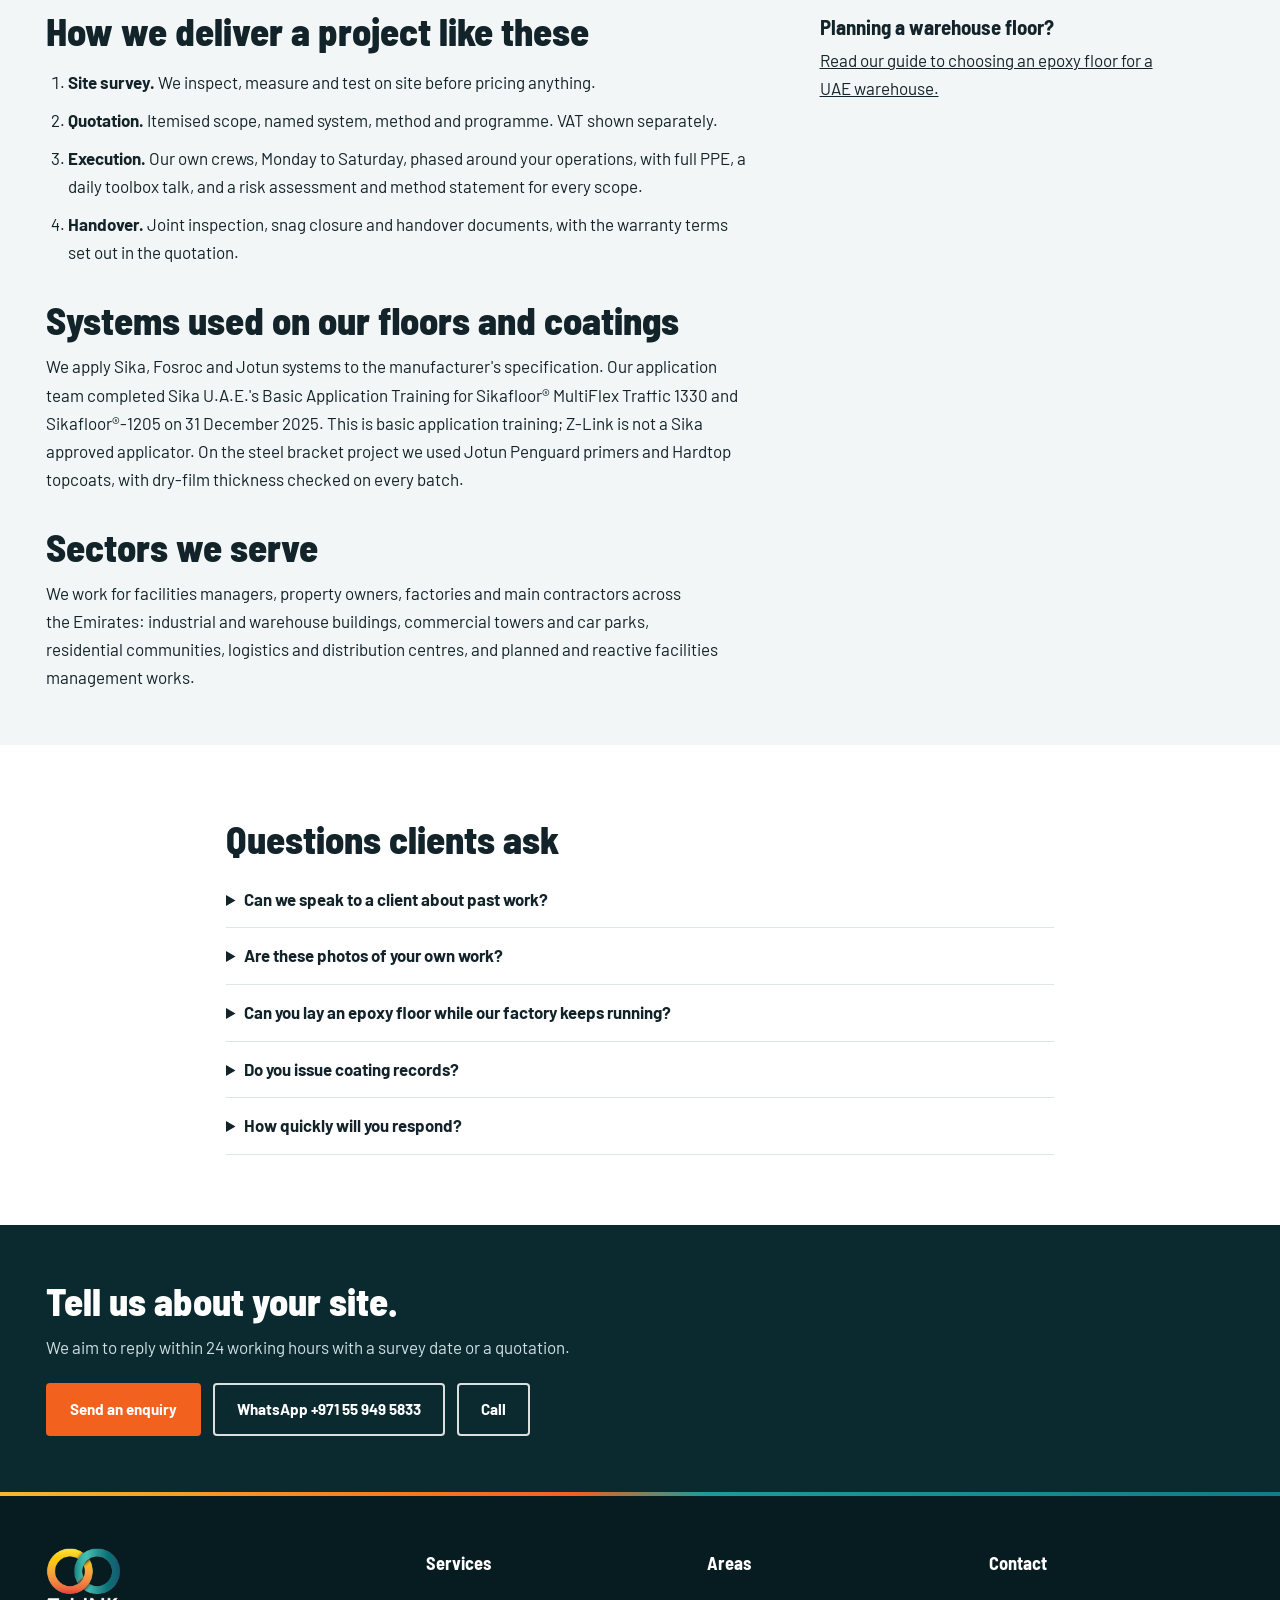
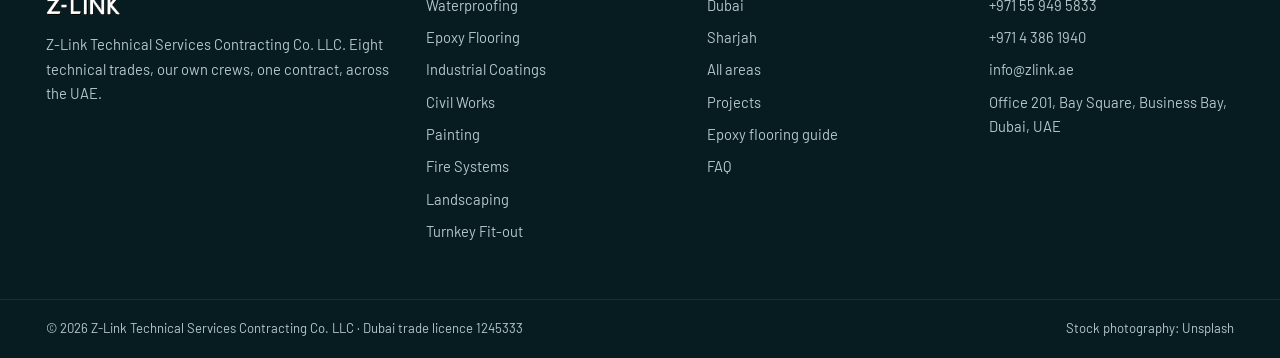
==== commit 578055d0: "SEO: FAQPage schema on home, service and area pages; custom 404; hasMap in org schema; logo and Sika" ====
--- a/projects/index.html
+++ b/projects/index.html
@@ -25,7 +25,7 @@
 <body>
 <a class="skip" href="#main">Skip to content</a>
 <header class="site"><div class="wrap hd">
-  <a class="logo" href="/" aria-label="Z-Link home"><img src="/assets/images/logo.png" alt="Z-Link logo" width="63" height="58"><span>TECHNICAL SERVICES<br>CONTRACTING CO. LLC</span></a>
+  <a class="logo" href="/" aria-label="Z-Link home"><img src="/assets/images/logo.webp" alt="Z-Link logo" width="63" height="58"><span>TECHNICAL SERVICES<br>CONTRACTING CO. LLC</span></a>
   <a class="btn" href="/#contact">Request a quote</a>
 </div></header>
 <nav class="svcnav" aria-label="Services"><div class="wrap"><a href="/services/waterproofing/">Waterproofing</a><a href="/services/epoxy-flooring/">Epoxy Flooring</a><a href="/services/industrial-coatings/">Industrial Coatings</a><a href="/services/civil-works/">Civil Works</a><a href="/services/painting/">Painting</a><a href="/services/fire-systems/">Fire Systems</a><a href="/services/landscaping/">Landscaping</a><a href="/services/fit-out/">Turnkey Fit-out</a></div></nav>
@@ -73,7 +73,7 @@
 </main>
 <footer>
   <div class="wrap top">
-    <div><img class="fl" src="/assets/images/logo.png" alt="Z-Link" loading="lazy"><p>Z-Link Technical Services Contracting Co. LLC. Eight technical trades, our own crews, one contract, across the UAE.</p></div>
+    <div><img class="fl" src="/assets/images/logo.webp" alt="Z-Link" loading="lazy"><p>Z-Link Technical Services Contracting Co. LLC. Eight technical trades, our own crews, one contract, across the UAE.</p></div>
     <div><h4>Services</h4><ul><li><a href="/services/waterproofing/">Waterproofing</a></li><li><a href="/services/epoxy-flooring/">Epoxy Flooring</a></li><li><a href="/services/industrial-coatings/">Industrial Coatings</a></li><li><a href="/services/civil-works/">Civil Works</a></li><li><a href="/services/painting/">Painting</a></li><li><a href="/services/fire-systems/">Fire Systems</a></li><li><a href="/services/landscaping/">Landscaping</a></li><li><a href="/services/fit-out/">Turnkey Fit-out</a></li></ul></div>
     <div><h4>Areas</h4><ul><li><a href="/areas/dubai/">Dubai</a></li><li><a href="/areas/sharjah/">Sharjah</a></li><li><a href="/#areas">All areas</a></li><li><a href="/projects/">Projects</a></li><li><a href="/guides/warehouse-epoxy-flooring/">Epoxy flooring guide</a></li><li><a href="/#faq">FAQ</a></li></ul></div>
     <div><h4>Contact</h4><ul><li><a href="tel:+971559495833">+971 55 949 5833</a></li><li><a href="tel:+97143861940">+971 4 386 1940</a></li><li><a href="mailto:info@zlink.ae">info@zlink.ae</a></li><li>Office 201, Bay Square, Business Bay, Dubai, UAE</li></ul></div>
